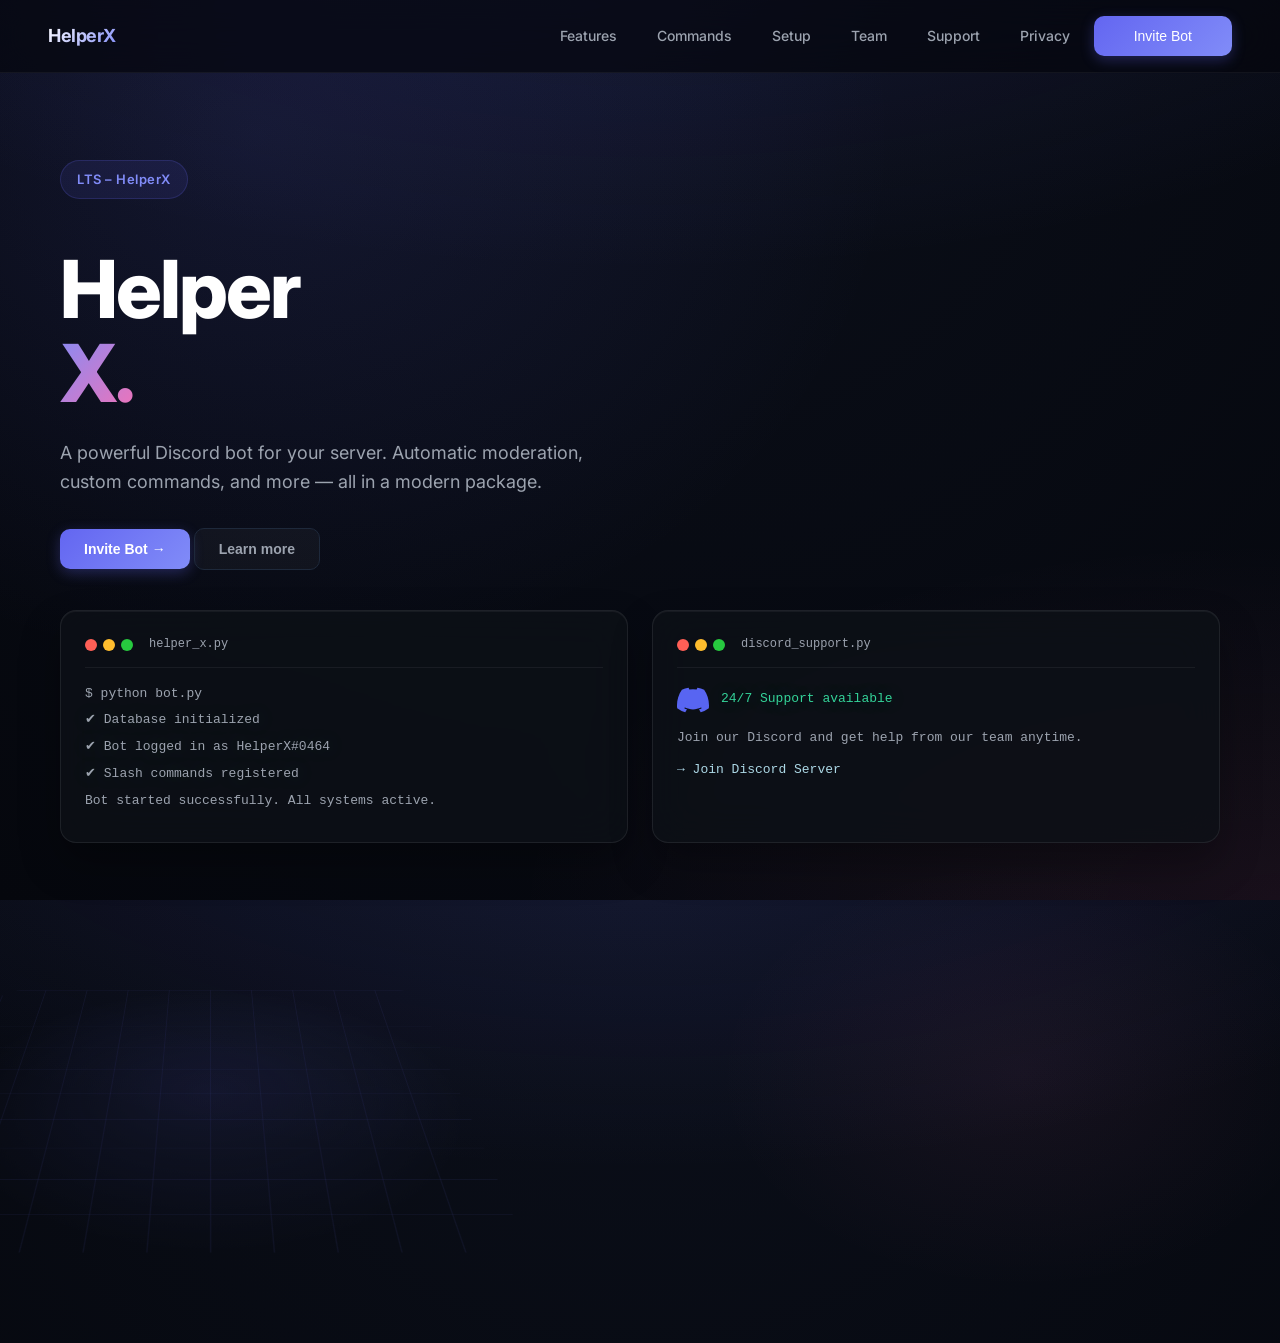
==== index.html @ 92853c0f "Add initial website structure and features for HelperX Discord bot - Created new HTML files: feature" ====
<!DOCTYPE html>
<html lang="en">
<head>
  <meta charset="UTF-8" />
  <meta name="viewport" content="width=device-width, initial-scale=1.0"/>
  <title>Helper X</title>

  <link href="https://fonts.googleapis.com/css2?family=Inter:wght@300;400;600;800&display=swap" rel="stylesheet">
  <link rel="icon" type="image/x-icon" href="a_3a027bf8af9a9e0e849a60c95ee979f4.webp">
  <link rel="stylesheet" href="style.css">
</head>
<body>

<header class="navbar">
  <div class="logo">HelperX</div>

  <nav>
    <a href="features.html">Features</a>
    <a href="commands.html">Commands</a>
    <a href="setup.html">Setup</a>
    <a href="team.html">Team</a>
    <a href="support.html">Support</a>
    <a href="datenschutz.html">Privacy</a>
    <button class="btn primary"><a target="_blank" rel="noopener noreferrer" class="bot_einladen" href="https://discord.gg/sERgKbGW8N">Invite Bot</a></button>
  </nav>
  
</header>


<section class="hero">

  <div class="hero-left">
    <span class="badge">LTS – HelperX</span>

    <h1>
      Helper<br>
      <span>X.</span>
    </h1>

    <p class="hero-description">
      A powerful Discord bot for your server. Automatic moderation,
      custom commands, and more — all in a modern package.
    </p>

    <div class="buttons">
      <button class="btn primary glow"><a target="_blank" rel="noopener noreferrer" id="link-kaufen" href="https://discord.gg/sERgKbGW8N">Invite Bot →</a></button>
      <button class="btn secondary"><a id="cad_system" href="features.html">Learn more</a></button>
    </div>
<div class="hero-cards">
    <div class="terminal">
      <div class="terminal-header">
        <div class="dots">
          <span></span><span></span><span></span>
        </div>
        <span class="terminal-title">helper_x.py</span>
      </div>
      <p class="terminal-line">$ python bot.py</p>
      <p class="ok terminal-line">✔ Database initialized</p>
      <p class="ok terminal-line">✔ Bot logged in as HelperX#0464</p>
      <p class="ok terminal-line">✔ Slash commands registered</p>
      <p class="cmd terminal-line">Bot started successfully. All systems active.</p>
    </div>
  
  <div class="discord">
  <div class="terminal-header">
    <div class="dots">
      <span></span><span></span><span></span>
    </div>
    <span class="terminal-title">discord_support.py</span>
  </div>
  <div style="display: flex; align-items: center; gap: 12px; margin-bottom: 12px;">
    <svg width="32" height="32" viewBox="0 0 24 24" fill="#5865F2" xmlns="http://www.w3.org/2000/svg">
      <path d="M20.317 4.37a19.791 19.791 0 0 0-4.885-1.515.074.074 0 0 0-.079.037c-.21.375-.444.864-.608 1.25a18.27 18.27 0 0 0-5.487 0 12.64 12.64 0 0 0-.617-1.25.077.077 0 0 0-.079-.037A19.736 19.736 0 0 0 3.677 4.37a.07.07 0 0 0-.032.027C.533 9.046-.32 13.58.099 18.057a.082.082 0 0 0 .031.057 19.9 19.9 0 0 0 5.993 3.03.078.078 0 0 0 .084-.028c.462-.63.874-1.295 1.226-1.994a.076.076 0 0 0-.041-.106 13.107 13.107 0 0 1-1.872-.892.077.077 0 0 1-.008-.128 10.2 10.2 0 0 0 .372-.292.074.074 0 0 1 .077-.01c3.928 1.793 8.18 1.793 12.062 0a.074.074 0 0 1 .078.01c.12.098.246.198.373.292a.077.077 0 0 1-.006.127 12.299 12.299 0 0 1-1.873.892.077.077 0 0 0-.041.107c.36.698.772 1.362 1.225 1.993a.076.076 0 0 0 .084.028 19.839 19.839 0 0 0 6.002-3.03.077.077 0 0 0 .032-.054c.5-5.177-.838-9.674-3.549-13.66a.061.061 0 0 0-.031-.03z"/>
    </svg>
    <p class="ok" style="margin: 0;">24/7 Support available</p>
  </div>
  <p class="terminal-line" style="color: #9ca3af; font-family: 'JetBrains Mono', 'Fira Code', monospace; font-size: 13px;">
    Join our Discord and get help from our team anytime.
  </p>
  <a target="_blank" rel="noopener noreferrer" id="discord-ticket" href="https://discord.gg/sERgKbGW8N" class="cmd terminal-line" style="display: inline-block; margin-top: 12px; font-family: 'JetBrains Mono', monospace; font-size: 13px;">
    → Join Discord Server
  </a>
    </div>
  </div>
</div>

  <div class="hero-right">
    <div class="grid">
    </div>
  </div>

</section>
<script src="script.js"></script>
</body>
</html>
---- style.css ----
:root {
  --bg: #05070d;
  --bg-alt: #080b14;
  --card: #0d1117;
  --card-hover: #141a25;
  --primary: #6366f1;
  --primary2: #818cf8;
  --primary-glow: rgba(99, 102, 241, 0.4);
  --accent: #f472b6;
  --text: #ffffff;
  --text-muted: #9ca3af;
  --border: #1e293b;
}

* {
  margin: 0;
  padding: 0;
  box-sizing: border-box;
}


html, body {
  margin: 0;
  padding: 0;
  height: 100%;
  scroll-behavior: smooth;
}


body {
  font-family: "Inter", sans-serif;
  background: 
    radial-gradient(ellipse 80% 50% at 50% -20%, rgba(99, 102, 241, 0.15), transparent),
    radial-gradient(ellipse 60% 40% at 100% 100%, rgba(244, 114, 182, 0.08), transparent),
    radial-gradient(circle at top, #0b0f1a, var(--bg));
  color: var(--text);
  line-height: 1.6;
  overflow-x: hidden;
}

/* NAVBAR */
.navbar {
  display: flex;
  justify-content: space-between;
  padding: 16px 48px;
  align-items: center;
  position: fixed;
  top: 0;
  left: 0;
  right: 0;
  z-index: 1000;
  background: rgba(5, 7, 13, 0.7);
  backdrop-filter: blur(20px);
  -webkit-backdrop-filter: blur(20px);
  border-bottom: 1px solid rgba(255, 255, 255, 0.05);
}

.logo {
  font-weight: 700;
  font-size: 18px;
  letter-spacing: -0.5px;
  background: linear-gradient(135deg, #fff 0%, var(--primary2) 100%);
  -webkit-background-clip: text;
  -webkit-text-fill-color: transparent;
  background-clip: text;
}

nav {
  display: flex;
  align-items: center;
  gap: 8px;
}

nav a {
  padding: 8px 16px;
  color: var(--text-muted);
  text-decoration: none;
  font-size: 14px;
  font-weight: 500;
  border-radius: 6px;
  transition: all 0.2s ease;
}

nav a:hover {
  color: white;
  background: rgba(255, 255, 255, 0.05);
}

nav a.active {
  color: white;
  background: rgba(99, 102, 241, 0.2);
}

/* BUTTONS */
.btn {
  padding: 12px 24px;
  border-radius: 10px;
  border: none;
  cursor: pointer;
  font-size: 14px;
  font-weight: 600;
  transition: all 0.3s cubic-bezier(0.4, 0, 0.2, 1);
  position: relative;
  overflow: hidden;
}

.primary {
  background: linear-gradient(135deg, var(--primary) 0%, var(--primary2) 100%);
  color: white;
  box-shadow: 0 4px 14px rgba(99, 102, 241, 0.3);
}

.primary::before {
  content: '';
  position: absolute;
  inset: 0;
  background: linear-gradient(135deg, var(--primary2) 0%, var(--primary) 100%);
  opacity: 0;
  transition: opacity 0.3s ease;
}

.primary:hover::before {
  opacity: 1;
}

.secondary {
  background: rgba(255, 255, 255, 0.03);
  border: 1px solid var(--border);
  color: var(--text-muted);
}

.secondary:hover {
  border-color: var(--primary);
  color: white;
  background: rgba(99, 102, 241, 0.1);
}

.glow:hover {
  box-shadow: 0 8px 30px rgba(99, 102, 241, 0.4);
  transform: translateY(-2px);
}

/* HERO */
.hero {
  display: flex-start;
  justify-content: space-between;
  padding: 160px 60px 0;
  align-items: center;
  min-height: 100vh;
  background: 
    radial-gradient(
      ellipse 100% 80% at 20% 10%,
      rgba(99, 102, 241, 0.12),
      transparent 50%
    ),
    radial-gradient(
      ellipse 60% 40% at 80% 80%,
      rgba(244, 114, 182, 0.06),
      transparent 40%
    );
}

.hero-left {
  max-width: 100%;
  width: 100%;
  position: relative;
  z-index: 1;
}

.badge {
  display: inline-block;
  padding: 8px 16px;
  font-size: 13px;
  font-weight: 600;
  color: var(--primary2);
  background: rgba(99, 102, 241, 0.1);
  border: 1px solid rgba(99, 102, 241, 0.2);
  border-radius: 100px;
  letter-spacing: 0.5px;
  margin-bottom: 24px;
}

h1 {
  font-size: 80px;
  font-weight: 800;
  margin: 24px 0;
  line-height: 1.05;
  letter-spacing: -2px;
}

h1 span {
  background: linear-gradient(135deg, var(--primary2) 0%, var(--accent) 100%);
  -webkit-background-clip: text;
  -webkit-text-fill-color: transparent;
  background-clip: text;
}

.hero-description {
  font-size: 18px;
  color: var(--text-muted);
  max-width: 540px;
  margin-bottom: 32px;
}

.buttons {
  margin: 30px 0;
}

/* TERMINAL */
.terminal {
  margin-top: 40px;
  background: rgba(13, 17, 23, 0.8);
  padding: 24px;
  border-radius: 16px;
  font-family: "JetBrains Mono", "Fira Code", monospace;
  font-size: 13px;
  backdrop-filter: blur(20px);
  border: 1px solid rgba(255, 255, 255, 0.08);
  box-shadow: 
    0 20px 40px rgba(0, 0, 0, 0.3),
    inset 0 1px 0 rgba(255, 255, 255, 0.05);
  max-width: 100%
}

.terminal-header {
  display: flex;
  align-items: center;
  gap: 8px;
  margin-bottom: 16px;
  padding-bottom: 12px;
  border-bottom: 1px solid rgba(255, 255, 255, 0.06);
}

.terminal-title {
  font-size: 12px;
  color: var(--text-muted);
  margin-left: 8px;
}

.dots {
  display: flex;
  gap: 6px;
}

.dots span {
  width: 12px;
  height: 12px;
  border-radius: 50%;
}

.dots span:nth-child(1){background: #ff5f56;}
.dots span:nth-child(2){background: #ffbd2e;}
.dots span:nth-child(3){background: #27c93f;}

.terminal p {
  margin: 6px 0;
  color: var(--text-muted);
}

.ok { 
  color: #34d399; 
  text-shadow: 0 0 20px rgba(52, 211, 153, 0.3);
}
.cmd { 
  color: #f472b6; 
}

.terminal-line {
  opacity: 0;
  animation: fadeIn 0.5s ease forwards;
}

.terminal-line:nth-child(1) { animation-delay: 0.1s; }
.terminal-line:nth-child(2) { animation-delay: 0.3s; }
.terminal-line:nth-child(3) { animation-delay: 0.5s; }
.terminal-line:nth-child(4) { animation-delay: 0.7s; }

/* FEATURES */
.discord {
  background: rgba(13, 17, 23, 0.8);
  padding: 24px;
  border-radius: 16px;
  font-family: "JetBrains Mono", "Fira Code", monospace;
  font-size: 13px;
  backdrop-filter: blur(20px);
  border: 1px solid rgba(255, 255, 255, 0.08);
  box-shadow:
    0 20px 40px rgba(0, 0, 0, 0.3),
    inset 0 1px 0 rgba(255, 255, 255, 0.05);
}

.dot-discord {
  display: none;
}

#discord-image {
  display: none;
}

.dot-discord span:nth-child(1){background: #ff5f56; box-shadow: 0 0 10px #ff5f56;}
.dot-discord span:nth-child(2){background: #ffbd2e; box-shadow: 0 0 10px #ffbd2e;}
.dot-discord span:nth-child(3){background: #27c93f; box-shadow: 0 0 10px #27c93f;}

#discord-ticket {
    color: lightblue;
    text-decoration: none;
}

.hero-cards {
  display: flex;
  flex-direction: row;
  gap: 24px;
  margin-top: 40px;
  align-items: stretch;
  width: 100%;
}

.hero-cards .terminal,
.hero-cards .discord {
  margin-top: 0;
  flex: 1;
  max-width: none;
  min-width: 0;
}


@media (max-width: 640px) {
  .hero-cards {
    flex-direction: column;
  }
}





@keyframes fadeIn {
  from { opacity: 0; transform: translateY(5px); }
  to { opacity: 1; transform: translateY(0); }
}

/* GRID */
.hero-right {
  position: relative;
}

.grid {
  width: 500px;
  height: 500px;
  background-image:
    linear-gradient(rgba(99, 102, 241, 0.15) 1px, transparent 1px),
    linear-gradient(90deg, rgba(99, 102, 241, 0.15) 1px, transparent 1px);
  background-size: 50px 50px;
  opacity: 0.5;
  animation: float 8s ease-in-out infinite, gridPulse 4s ease-in-out infinite;
  position: relative;
  left: -100px;
  border-radius: 20px;
  transform: perspective(1000px) rotateX(60deg);
}

.grid::before {
  content: '';
  position: absolute;
  inset: 0;
  background: radial-gradient(circle at 50% 50%, rgba(99, 102, 241, 0.2), transparent 70%);
}

@keyframes gridPulse {
  0%, 100% { opacity: 0.5; }
  50% { opacity: 0.8; }
}




.navhr {
  border: none;
  height: 1px;
  background: linear-gradient(to right, transparent, #888, transparent);
 
    
}

/* ANIMATION */
@keyframes float {
  0%,100% { transform: perspective(1000px) rotateX(60deg) translateY(0px); }
  50% { transform: perspective(1000px) rotateX(60deg) translateY(-20px); }
}

/* LINK STYLES */
.bot_einladen, #link-kaufen, #cad_system {
  color: inherit;
  text-decoration: none;
  position: relative;
  z-index: 1;
}

/* RESPONSIVE */
@media (max-width: 1024px) {
  .hero {
    flex-direction: column;
    text-align: center;
    padding: 140px 32px 60px;
  }

  .hero-left {
    max-width: 100%;
  }

  h1 {
    font-size: 56px;
  }

  .hero-description {
    margin: 0 auto 32px;
  }

  .hero-right {
    margin-top: 60px;
    width: 100%;
    display: flex;
    justify-content: center;
  }

  .grid {
    left: 0;
    width: 100%;
    max-width: 400px;
    height: 300px;
  }

  .hero-cards {
    flex-direction: row;
    justify-content: center;
  }
}

@media (max-width: 640px) {
  .navbar {
    padding: 12px 20px;
  }

  nav a:not(.btn) {
    display: none;
  }

  h1 {
    font-size: 42px;
    letter-spacing: -1px;
  }

  .buttons {
    flex-direction: column;
    gap: 12px;
  }

  .btn {
    width: 100%;
    text-align: center;
  }
}
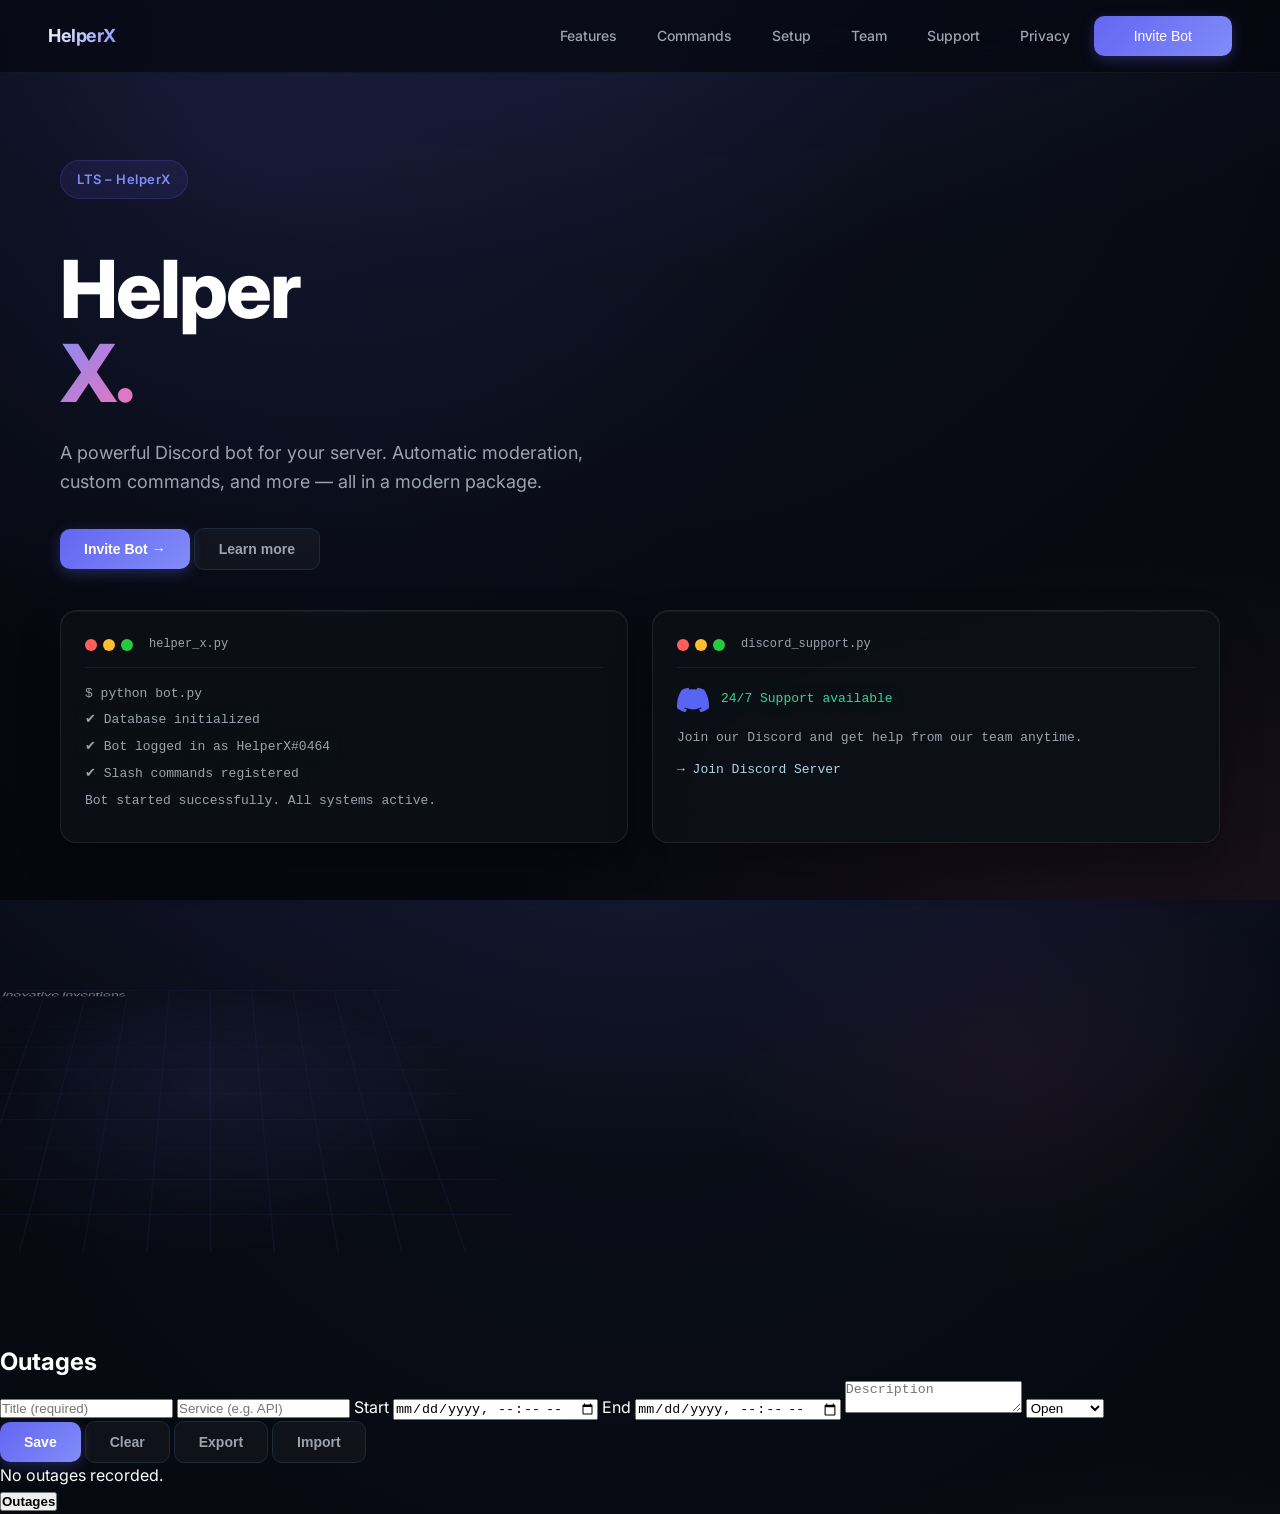
==== commit b5bac1fb: "Added initial changes" ====
--- a/index.html
+++ b/index.html
@@ -86,6 +86,7 @@
 
   <div class="hero-right">
     <div class="grid">
+      <p>Inovative Inventions</p>
     </div>
   </div>
 
--- a/style.css
+++ b/style.css
@@ -459,4 +459,4 @@
     width: 100%;
     text-align: center;
   }
-}
+}
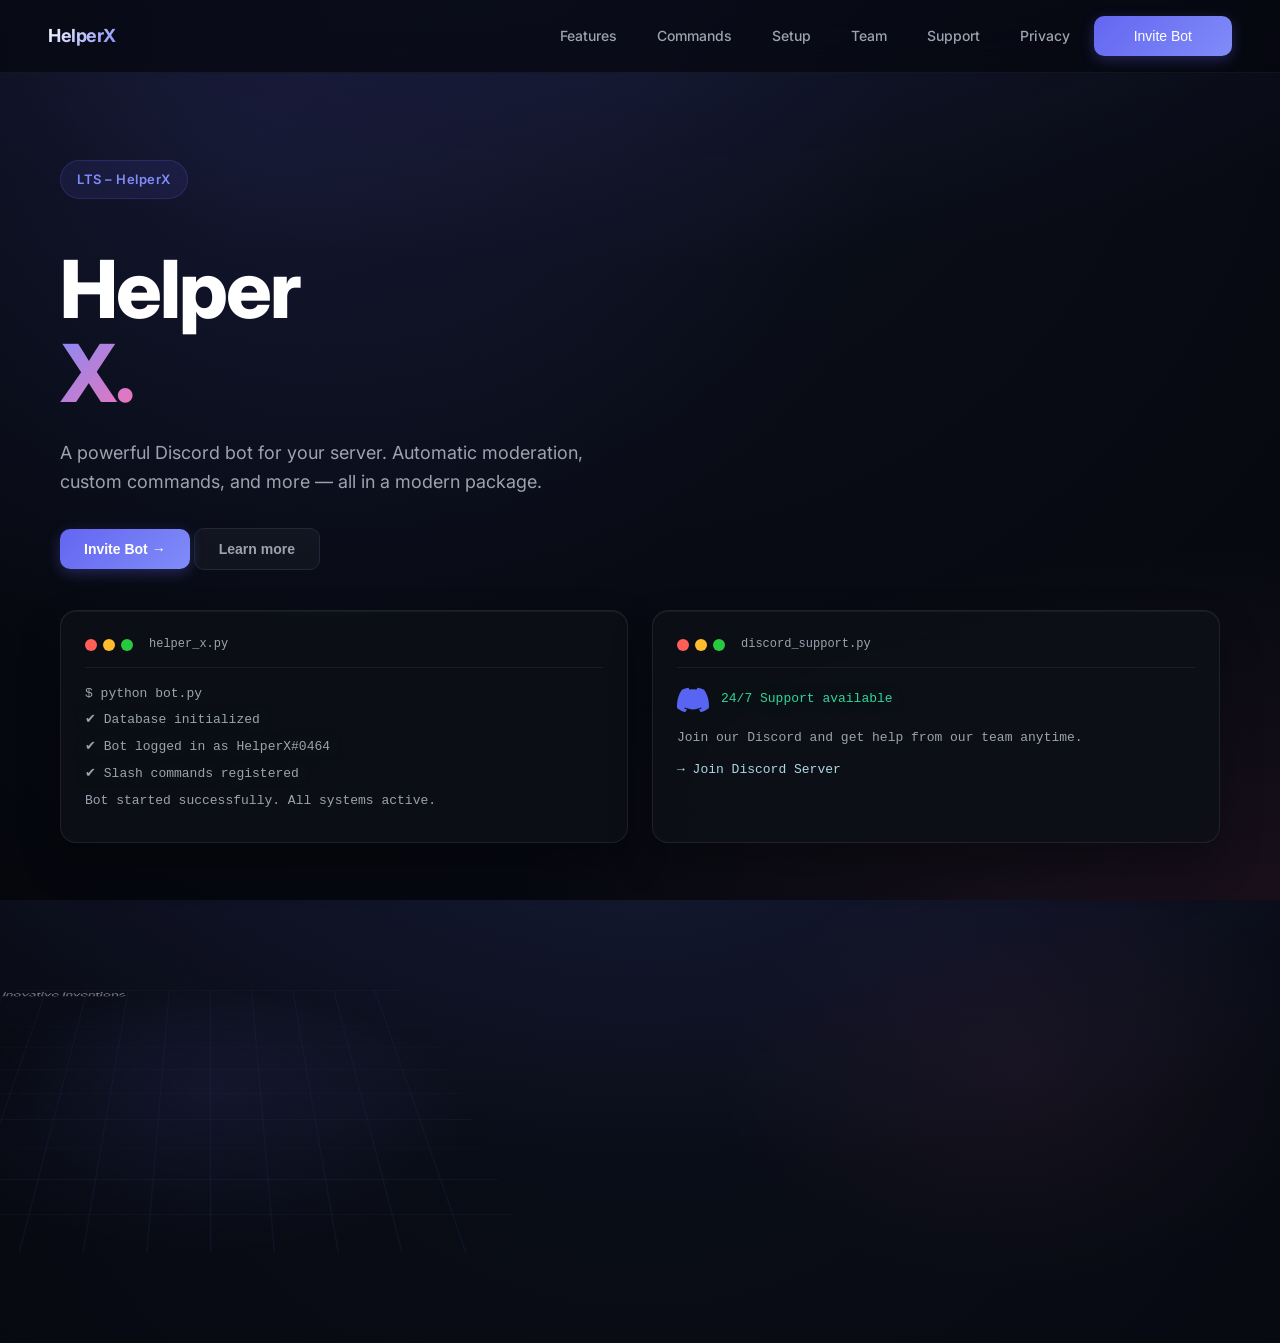
==== commit 86f8dc20: "Initial File Structure, with english language and better file structure" ====
--- a/index.html
+++ b/index.html
@@ -6,8 +6,8 @@
   <title>Helper X</title>
 
   <link href="https://fonts.googleapis.com/css2?family=Inter:wght@300;400;600;800&display=swap" rel="stylesheet">
-  <link rel="icon" type="image/x-icon" href="a_3a027bf8af9a9e0e849a60c95ee979f4.webp">
-  <link rel="stylesheet" href="style.css">
+  <link rel="icon" type="image/x-icon" href="/assets/img/a_3a027bf8af9a9e0e849a60c95ee979f4.webp">
+  <link rel="stylesheet" href="/assets/css/style.css">
 </head>
 <body>
 
@@ -91,6 +91,6 @@
   </div>
 
 </section>
-<script src="script.js"></script>
+<script src="/assets/js/script.js"></script>
 </body>
 </html>
--- a/assets/css/style.css
+++ b/assets/css/style.css
@@ -0,0 +1,462 @@
+:root {
+  --bg: #05070d;
+  --bg-alt: #080b14;
+  --card: #0d1117;
+  --card-hover: #141a25;
+  --primary: #6366f1;
+  --primary2: #818cf8;
+  --primary-glow: rgba(99, 102, 241, 0.4);
+  --accent: #f472b6;
+  --text: #ffffff;
+  --text-muted: #9ca3af;
+  --border: #1e293b;
+}
+
+* {
+  margin: 0;
+  padding: 0;
+  box-sizing: border-box;
+}
+
+
+html, body {
+  margin: 0;
+  padding: 0;
+  height: 100%;
+  scroll-behavior: smooth;
+}
+
+
+body {
+  font-family: "Inter", sans-serif;
+  background: 
+    radial-gradient(ellipse 80% 50% at 50% -20%, rgba(99, 102, 241, 0.15), transparent),
+    radial-gradient(ellipse 60% 40% at 100% 100%, rgba(244, 114, 182, 0.08), transparent),
+    radial-gradient(circle at top, #0b0f1a, var(--bg));
+  color: var(--text);
+  line-height: 1.6;
+  overflow-x: hidden;
+}
+
+/* NAVBAR */
+.navbar {
+  display: flex;
+  justify-content: space-between;
+  padding: 16px 48px;
+  align-items: center;
+  position: fixed;
+  top: 0;
+  left: 0;
+  right: 0;
+  z-index: 1000;
+  background: rgba(5, 7, 13, 0.7);
+  backdrop-filter: blur(20px);
+  -webkit-backdrop-filter: blur(20px);
+  border-bottom: 1px solid rgba(255, 255, 255, 0.05);
+}
+
+.logo {
+  font-weight: 700;
+  font-size: 18px;
+  letter-spacing: -0.5px;
+  background: linear-gradient(135deg, #fff 0%, var(--primary2) 100%);
+  -webkit-background-clip: text;
+  -webkit-text-fill-color: transparent;
+  background-clip: text;
+}
+
+nav {
+  display: flex;
+  align-items: center;
+  gap: 8px;
+}
+
+nav a {
+  padding: 8px 16px;
+  color: var(--text-muted);
+  text-decoration: none;
+  font-size: 14px;
+  font-weight: 500;
+  border-radius: 6px;
+  transition: all 0.2s ease;
+}
+
+nav a:hover {
+  color: white;
+  background: rgba(255, 255, 255, 0.05);
+}
+
+nav a.active {
+  color: white;
+  background: rgba(99, 102, 241, 0.2);
+}
+
+/* BUTTONS */
+.btn {
+  padding: 12px 24px;
+  border-radius: 10px;
+  border: none;
+  cursor: pointer;
+  font-size: 14px;
+  font-weight: 600;
+  transition: all 0.3s cubic-bezier(0.4, 0, 0.2, 1);
+  position: relative;
+  overflow: hidden;
+}
+
+.primary {
+  background: linear-gradient(135deg, var(--primary) 0%, var(--primary2) 100%);
+  color: white;
+  box-shadow: 0 4px 14px rgba(99, 102, 241, 0.3);
+}
+
+.primary::before {
+  content: '';
+  position: absolute;
+  inset: 0;
+  background: linear-gradient(135deg, var(--primary2) 0%, var(--primary) 100%);
+  opacity: 0;
+  transition: opacity 0.3s ease;
+}
+
+.primary:hover::before {
+  opacity: 1;
+}
+
+.secondary {
+  background: rgba(255, 255, 255, 0.03);
+  border: 1px solid var(--border);
+  color: var(--text-muted);
+}
+
+.secondary:hover {
+  border-color: var(--primary);
+  color: white;
+  background: rgba(99, 102, 241, 0.1);
+}
+
+.glow:hover {
+  box-shadow: 0 8px 30px rgba(99, 102, 241, 0.4);
+  transform: translateY(-2px);
+}
+
+/* HERO */
+.hero {
+  display: flex-start;
+  justify-content: space-between;
+  padding: 160px 60px 0;
+  align-items: center;
+  min-height: 100vh;
+  background: 
+    radial-gradient(
+      ellipse 100% 80% at 20% 10%,
+      rgba(99, 102, 241, 0.12),
+      transparent 50%
+    ),
+    radial-gradient(
+      ellipse 60% 40% at 80% 80%,
+      rgba(244, 114, 182, 0.06),
+      transparent 40%
+    );
+}
+
+.hero-left {
+  max-width: 100%;
+  width: 100%;
+  position: relative;
+  z-index: 1;
+}
+
+.badge {
+  display: inline-block;
+  padding: 8px 16px;
+  font-size: 13px;
+  font-weight: 600;
+  color: var(--primary2);
+  background: rgba(99, 102, 241, 0.1);
+  border: 1px solid rgba(99, 102, 241, 0.2);
+  border-radius: 100px;
+  letter-spacing: 0.5px;
+  margin-bottom: 24px;
+}
+
+h1 {
+  font-size: 80px;
+  font-weight: 800;
+  margin: 24px 0;
+  line-height: 1.05;
+  letter-spacing: -2px;
+}
+
+h1 span {
+  background: linear-gradient(135deg, var(--primary2) 0%, var(--accent) 100%);
+  -webkit-background-clip: text;
+  -webkit-text-fill-color: transparent;
+  background-clip: text;
+}
+
+.hero-description {
+  font-size: 18px;
+  color: var(--text-muted);
+  max-width: 540px;
+  margin-bottom: 32px;
+}
+
+.buttons {
+  margin: 30px 0;
+}
+
+/* TERMINAL */
+.terminal {
+  margin-top: 40px;
+  background: rgba(13, 17, 23, 0.8);
+  padding: 24px;
+  border-radius: 16px;
+  font-family: "JetBrains Mono", "Fira Code", monospace;
+  font-size: 13px;
+  backdrop-filter: blur(20px);
+  border: 1px solid rgba(255, 255, 255, 0.08);
+  box-shadow: 
+    0 20px 40px rgba(0, 0, 0, 0.3),
+    inset 0 1px 0 rgba(255, 255, 255, 0.05);
+  max-width: 100%
+}
+
+.terminal-header {
+  display: flex;
+  align-items: center;
+  gap: 8px;
+  margin-bottom: 16px;
+  padding-bottom: 12px;
+  border-bottom: 1px solid rgba(255, 255, 255, 0.06);
+}
+
+.terminal-title {
+  font-size: 12px;
+  color: var(--text-muted);
+  margin-left: 8px;
+}
+
+.dots {
+  display: flex;
+  gap: 6px;
+}
+
+.dots span {
+  width: 12px;
+  height: 12px;
+  border-radius: 50%;
+}
+
+.dots span:nth-child(1){background: #ff5f56;}
+.dots span:nth-child(2){background: #ffbd2e;}
+.dots span:nth-child(3){background: #27c93f;}
+
+.terminal p {
+  margin: 6px 0;
+  color: var(--text-muted);
+}
+
+.ok { 
+  color: #34d399; 
+  text-shadow: 0 0 20px rgba(52, 211, 153, 0.3);
+}
+.cmd { 
+  color: #f472b6; 
+}
+
+.terminal-line {
+  opacity: 0;
+  animation: fadeIn 0.5s ease forwards;
+}
+
+.terminal-line:nth-child(1) { animation-delay: 0.1s; }
+.terminal-line:nth-child(2) { animation-delay: 0.3s; }
+.terminal-line:nth-child(3) { animation-delay: 0.5s; }
+.terminal-line:nth-child(4) { animation-delay: 0.7s; }
+
+/* FEATURES */
+.discord {
+  background: rgba(13, 17, 23, 0.8);
+  padding: 24px;
+  border-radius: 16px;
+  font-family: "JetBrains Mono", "Fira Code", monospace;
+  font-size: 13px;
+  backdrop-filter: blur(20px);
+  border: 1px solid rgba(255, 255, 255, 0.08);
+  box-shadow:
+    0 20px 40px rgba(0, 0, 0, 0.3),
+    inset 0 1px 0 rgba(255, 255, 255, 0.05);
+}
+
+.dot-discord {
+  display: none;
+}
+
+#discord-image {
+  display: none;
+}
+
+.dot-discord span:nth-child(1){background: #ff5f56; box-shadow: 0 0 10px #ff5f56;}
+.dot-discord span:nth-child(2){background: #ffbd2e; box-shadow: 0 0 10px #ffbd2e;}
+.dot-discord span:nth-child(3){background: #27c93f; box-shadow: 0 0 10px #27c93f;}
+
+#discord-ticket {
+    color: lightblue;
+    text-decoration: none;
+}
+
+.hero-cards {
+  display: flex;
+  flex-direction: row;
+  gap: 24px;
+  margin-top: 40px;
+  align-items: stretch;
+  width: 100%;
+}
+
+.hero-cards .terminal,
+.hero-cards .discord {
+  margin-top: 0;
+  flex: 1;
+  max-width: none;
+  min-width: 0;
+}
+
+
+@media (max-width: 640px) {
+  .hero-cards {
+    flex-direction: column;
+  }
+}
+
+
+
+
+
+@keyframes fadeIn {
+  from { opacity: 0; transform: translateY(5px); }
+  to { opacity: 1; transform: translateY(0); }
+}
+
+/* GRID */
+.hero-right {
+  position: relative;
+}
+
+.grid {
+  width: 500px;
+  height: 500px;
+  background-image:
+    linear-gradient(rgba(99, 102, 241, 0.15) 1px, transparent 1px),
+    linear-gradient(90deg, rgba(99, 102, 241, 0.15) 1px, transparent 1px);
+  background-size: 50px 50px;
+  opacity: 0.5;
+  animation: float 8s ease-in-out infinite, gridPulse 4s ease-in-out infinite;
+  position: relative;
+  left: -100px;
+  border-radius: 20px;
+  transform: perspective(1000px) rotateX(60deg);
+}
+
+.grid::before {
+  content: '';
+  position: absolute;
+  inset: 0;
+  background: radial-gradient(circle at 50% 50%, rgba(99, 102, 241, 0.2), transparent 70%);
+}
+
+@keyframes gridPulse {
+  0%, 100% { opacity: 0.5; }
+  50% { opacity: 0.8; }
+}
+
+
+
+
+.navhr {
+  border: none;
+  height: 1px;
+  background: linear-gradient(to right, transparent, #888, transparent);
+ 
+    
+}
+
+/* ANIMATION */
+@keyframes float {
+  0%,100% { transform: perspective(1000px) rotateX(60deg) translateY(0px); }
+  50% { transform: perspective(1000px) rotateX(60deg) translateY(-20px); }
+}
+
+/* LINK STYLES */
+.bot_einladen, #link-kaufen, #cad_system {
+  color: inherit;
+  text-decoration: none;
+  position: relative;
+  z-index: 1;
+}
+
+/* RESPONSIVE */
+@media (max-width: 1024px) {
+  .hero {
+    flex-direction: column;
+    text-align: center;
+    padding: 140px 32px 60px;
+  }
+
+  .hero-left {
+    max-width: 100%;
+  }
+
+  h1 {
+    font-size: 56px;
+  }
+
+  .hero-description {
+    margin: 0 auto 32px;
+  }
+
+  .hero-right {
+    margin-top: 60px;
+    width: 100%;
+    display: flex;
+    justify-content: center;
+  }
+
+  .grid {
+    left: 0;
+    width: 100%;
+    max-width: 400px;
+    height: 300px;
+  }
+
+  .hero-cards {
+    flex-direction: row;
+    justify-content: center;
+  }
+}
+
+@media (max-width: 640px) {
+  .navbar {
+    padding: 12px 20px;
+  }
+
+  nav a:not(.btn) {
+    display: none;
+  }
+
+  h1 {
+    font-size: 42px;
+    letter-spacing: -1px;
+  }
+
+  .buttons {
+    flex-direction: column;
+    gap: 12px;
+  }
+
+  .btn {
+    width: 100%;
+    text-align: center;
+  }
+}
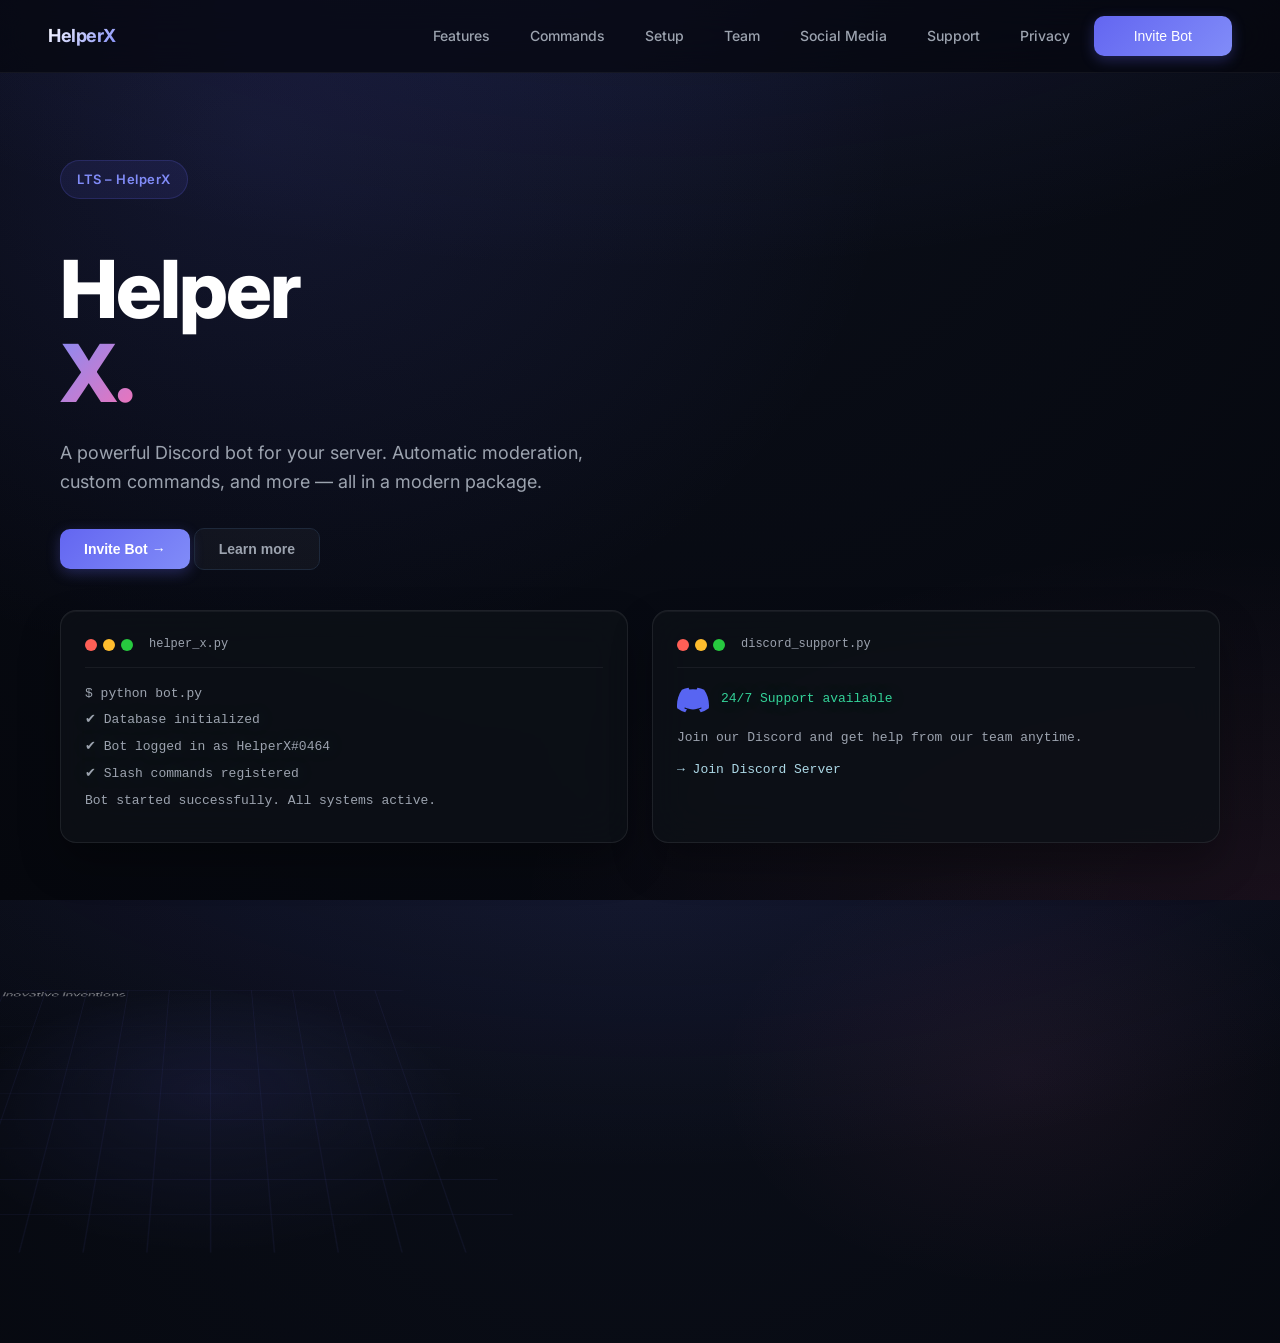
==== commit 5b74e794: "Added responsive navigation toggle and dropdown functionality" ====
--- a/index.html
+++ b/index.html
@@ -14,16 +14,21 @@
 <header class="navbar">
   <div class="logo">HelperX</div>
 
-  <nav>
+  <button class="nav-toggle" aria-expanded="false" aria-label="Open menu">
+    <span class="hamburger"></span>
+  </button>
+
+  <nav class="nav-links" id="primary-nav">
     <a href="features.html">Features</a>
     <a href="commands.html">Commands</a>
     <a href="setup.html">Setup</a>
     <a href="team.html">Team</a>
+    <a href="socialmedia.html">Social Media</a>
     <a href="support.html">Support</a>
     <a href="datenschutz.html">Privacy</a>
     <button class="btn primary"><a target="_blank" rel="noopener noreferrer" class="bot_einladen" href="https://discord.gg/sERgKbGW8N">Invite Bot</a></button>
   </nav>
-  
+
 </header>
 
 
--- a/assets/css/style.css
+++ b/assets/css/style.css
@@ -91,6 +91,70 @@
   background: rgba(99, 102, 241, 0.2);
 }
 
+/* Responsive nav toggle and dropdown */
+.nav-toggle {
+  display: none;
+  background: transparent;
+  border: none;
+  cursor: pointer;
+  padding: 8px;
+  margin-left: 12px;
+  color: var(--text);
+  position: relative;
+  z-index: 1201;
+}
+.nav-toggle .hamburger,
+.nav-toggle .hamburger::before,
+.nav-toggle .hamburger::after {
+  display: block;
+  width: 22px;
+  height: 2px;
+  background: var(--text);
+  border-radius: 2px;
+  position: relative;
+  transition: transform 0.2s ease, opacity 0.2s ease;
+}
+.nav-toggle .hamburger::before,
+.nav-toggle .hamburger::after {
+  content: "";
+  position: absolute;
+  left: 0;
+}
+.nav-toggle .hamburger::before { top: -7px; }
+.nav-toggle .hamburger::after { top: 7px; }
+.nav-toggle[aria-expanded="true"] .hamburger { background: transparent; }
+.nav-toggle[aria-expanded="true"] .hamburger::before { transform: rotate(45deg) translate(5px, 5px); }
+.nav-toggle[aria-expanded="true"] .hamburger::after { transform: rotate(-45deg) translate(5px, -5px); }
+
+.nav-links { display: flex; align-items: center; gap: 8px; }
+
+@media (max-width: 768px) {
+  .nav-toggle { display: inline-flex; align-items: center; z-index: 1300; }
+  .nav-links {
+    position: fixed;
+    top: 0;
+    left: 0;
+    right: 0;
+    transform: translateY(-100%);
+    transition: transform 260ms cubic-bezier(.2,.8,.2,1);
+    display: flex;
+    flex-direction: column;
+    gap: 8px;
+    padding: 12px 16px;
+    padding-top: 64px;
+    background: rgba(5, 7, 13, 0.98);
+    border-radius: 0 0 12px 12px;
+    box-shadow: 0 10px 30px rgba(0,0,0,0.4);
+    z-index: 1200;
+    max-height: calc(100vh - 0px);
+    overflow-y: auto;
+  }
+  .nav-links.show { transform: translateY(0); }
+  .navbar { padding: 12px 16px; }
+  .nav-links a { font-size: 16px; padding: 12px; display: block; }
+  .btn { padding: 10px 16px; }
+}
+
 /* BUTTONS */
 .btn {
   padding: 12px 24px;
@@ -121,6 +185,18 @@
 
 .primary:hover::before {
   opacity: 1;
+}
+
+#filters {
+  gap: 12px;
+  margin-top: 20px;
+  margin-right: 10px;
+  margin-bottom: 10px;
+
+
+}
+#filters:hover {
+  transform: scale(1.03);
 }
 
 .secondary {
@@ -275,7 +351,7 @@
 .terminal-line:nth-child(3) { animation-delay: 0.5s; }
 .terminal-line:nth-child(4) { animation-delay: 0.7s; }
 
-/* FEATURES */
+/* Feat */
 .discord {
   background: rgba(13, 17, 23, 0.8);
   padding: 24px;
@@ -289,6 +365,22 @@
     inset 0 1px 0 rgba(255, 255, 255, 0.05);
 }
 
+.helperx_img {
+ 
+  max-width: 100%;
+  margin-bottom: 24px;
+  border-radius: 10px;
+  transition: transform 1s ease, box-shadow 1s ease;
+  
+}
+.helperx_img:hover {
+  transform: translateY(-5px);
+  -webkit-box-shadow:0px 0px 17px 4px rgba(45,255,196,0.9);
+  -moz-box-shadow: 0px 0px 17px 4px rgba(45,255,196,0.9);
+  box-shadow: 0px 0px 17px 4px rgba(45,255,196,0.9);
+
+}
+ 
 .dot-discord {
   display: none;
 }
@@ -339,7 +431,7 @@
   to { opacity: 1; transform: translateY(0); }
 }
 
-/* GRID */
+/* Grid */
 .hero-right {
   position: relative;
 }
@@ -445,6 +537,11 @@
     display: none;
   }
 
+  /* When mobile panel is open, show the links inside it */
+  .nav-links.show a:not(.btn) {
+    display: block;
+  }
+
   h1 {
     font-size: 42px;
     letter-spacing: -1px;
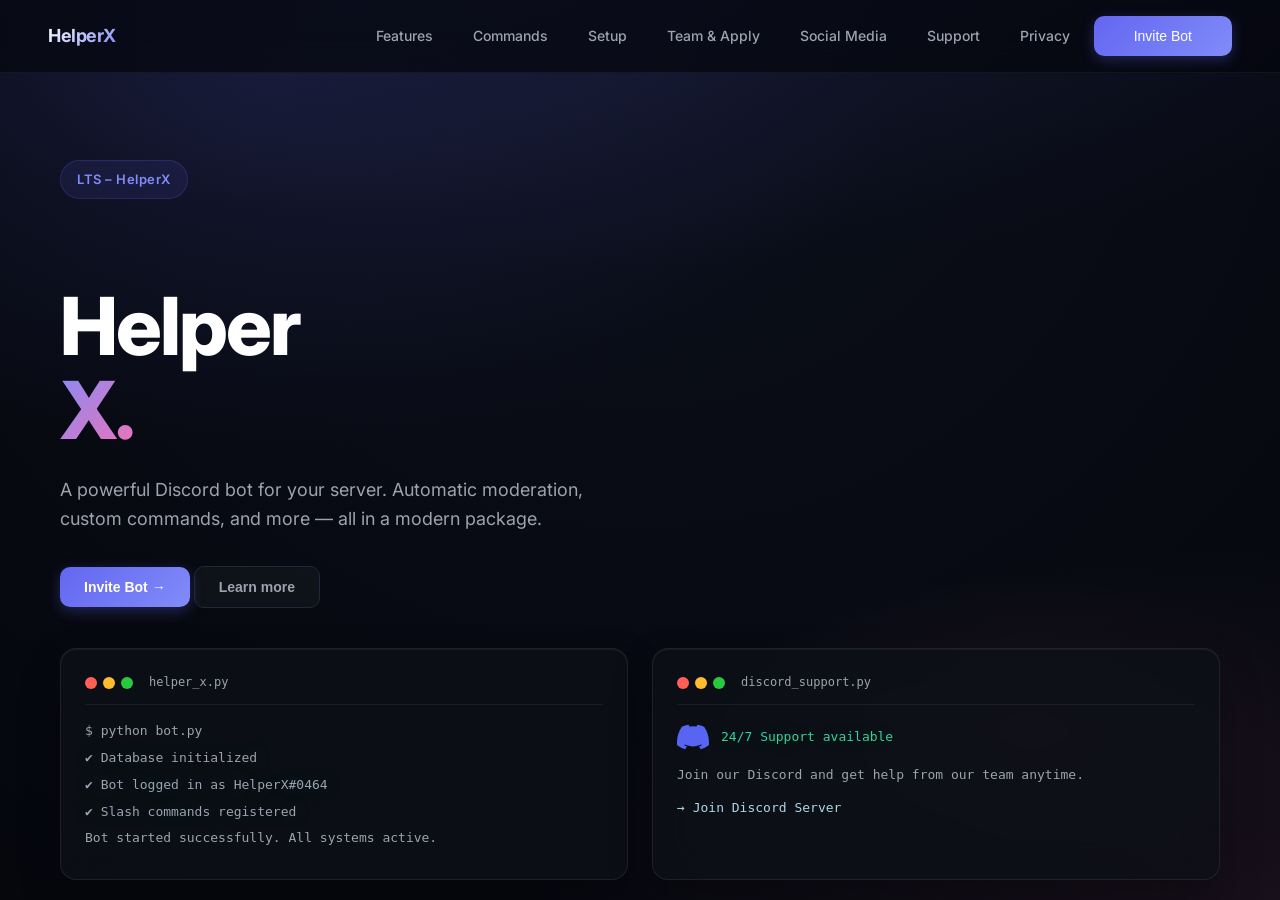
==== commit 327ef850: "feat(core): major security & UI overhaul + team apply system - Implemented team application system f" ====
--- a/index.html
+++ b/index.html
@@ -22,7 +22,7 @@
     <a href="features.html">Features</a>
     <a href="commands.html">Commands</a>
     <a href="setup.html">Setup</a>
-    <a href="team.html">Team</a>
+    <a href="team.html">Team & Apply</a>
     <a href="socialmedia.html">Social Media</a>
     <a href="support.html">Support</a>
     <a href="datenschutz.html">Privacy</a>
@@ -36,7 +36,9 @@
 
   <div class="hero-left">
     <span class="badge">LTS – HelperX</span>
-
+      <div class="betterstack">
+        <iframe src="https://status.betterstack.com/badge?theme=dark" width="250" height="30" frameborder="0" scrolling="no" id="badge"></iframe>
+      </div>
     <h1>
       Helper<br>
       <span>X.</span>
@@ -89,11 +91,8 @@
   </div>
 </div>
 
-  <div class="hero-right">
-    <div class="grid">
-      <p>Inovative Inventions</p>
-    </div>
-  </div>
+
+
 
 </section>
 <script src="/assets/js/script.js"></script>
